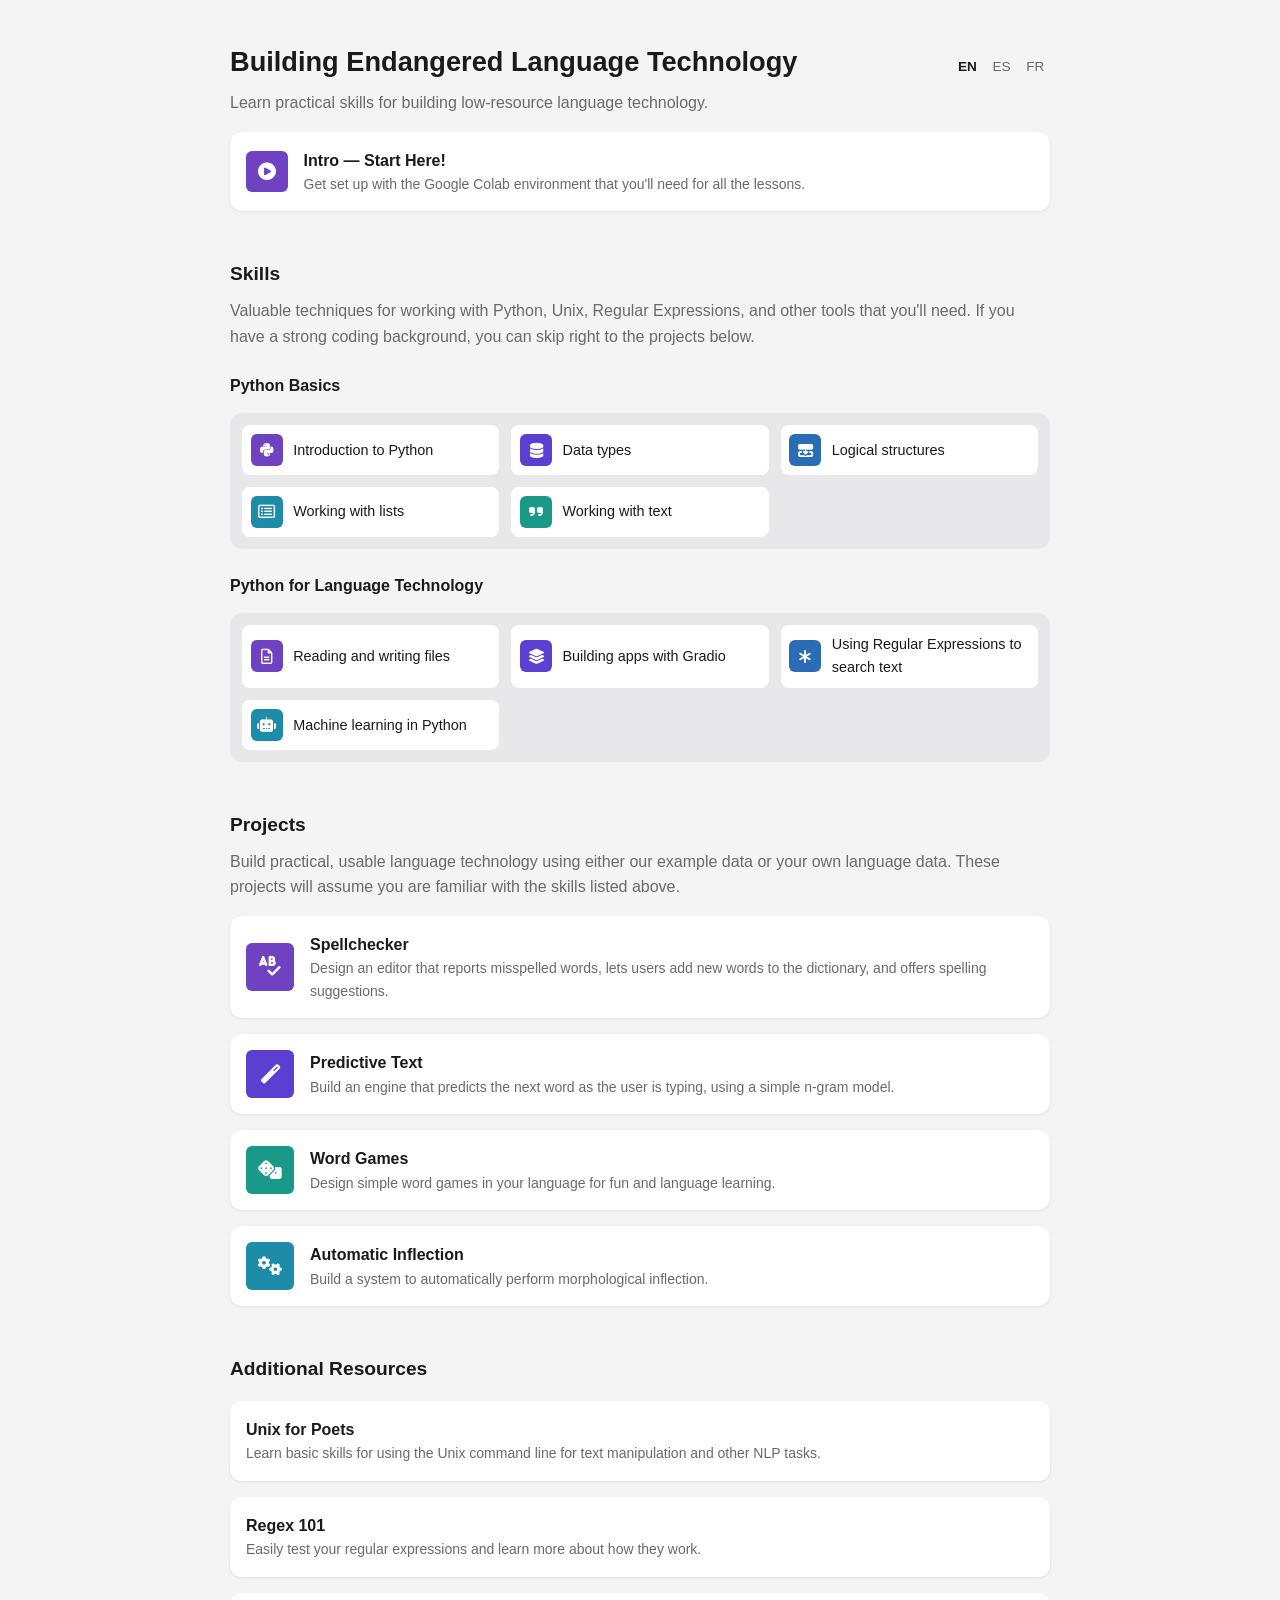
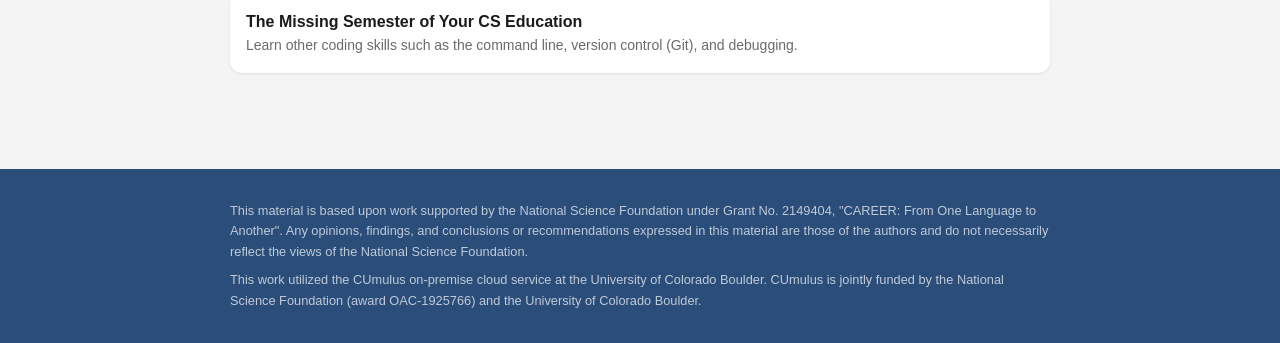
==== docs/index.html @ 5fd81870 "Add content" ====
<!doctype html>
<html lang="en">
    <head>
        <meta charset="UTF-8" />
        <meta name="viewport" content="width=device-width, initial-scale=1" />
        <title>Building Endangered Language Technology</title>
        <link
            rel="stylesheet"
            href="https://cdnjs.cloudflare.com/ajax/libs/font-awesome/6.5.1/css/all.min.css"
        />
        <link rel="stylesheet" href="styles.css" />
    </head>
    <body>
        <div class="wrap">
            <div class="topbar">
                <h1>Building Endangered Language Technology</h1>
                <nav class="langs">
                    <a href="/" class="active">EN</a>
                    <a href="/es/">ES</a>
                    <a href="/fr/">FR</a>
                </nav>
            </div>
            <p class="subtitle">
                Learn practical skills for building low-resource language
                technology.
            </p>

            <!-- Intro -->
            <a
                class="card"
                href="https://colab.research.google.com/github/lecs-lab/belt/blob/main/en/skills/1.%20Introduction.ipynb"
                target="_blank"
            >
                <span class="icon md bg-purple"
                    ><i class="fa-solid fa-circle-play"></i
                ></span>
                <span>
                    <div class="title">Intro &mdash; Start Here!</div>
                    <div class="desc">
                        Get set up with the Google Colab environment that you'll
                        need for all the lessons.
                    </div>
                </span>
            </a>

            <!-- Skills -->
            <section class="section">
                <h3>Skills</h3>
                <p class="desc">
                    Valuable techniques for working with Python, Unix, Regular
                    Expressions, and other tools that you'll need. If you have a
                    strong coding background, you can skip right to the projects
                    below.
                </p>

                <div class="subsection">
                    <h4>Python Basics</h4>
                    <div class="grid">
                        <a
                            class="tile"
                            href="https://colab.research.google.com/github/lecs-lab/belt/blob/main/en/skills/2.%20Python.ipynb"
                            target="_blank"
                        >
                            <span class="icon sm bg-purple"
                                ><i class="fa-brands fa-python"></i
                            ></span>
                            <span class="label">Introduction to Python</span>
                        </a>
                        <a
                            class="tile"
                            href="https://colab.research.google.com/github/lecs-lab/belt/blob/main/en/skills/3.%20Data%20Types.ipynb"
                            target="_blank"
                        >
                            <span class="icon sm bg-indigo"
                                ><i class="fa-solid fa-database"></i
                            ></span>
                            <span class="label">Data types</span>
                        </a>
                        <a
                            class="tile"
                            href="https://colab.research.google.com/github/lecs-lab/belt/blob/main/en/skills/4.%20Logical%20Structures.ipynb"
                            target="_blank"
                        >
                            <span class="icon sm bg-blue"
                                ><i class="fa-solid fa-diagram-next"></i
                            ></span>
                            <span class="label">Logical structures</span>
                        </a>
                        <a
                            class="tile"
                            href="https://colab.research.google.com/github/lecs-lab/belt/blob/main/en/skills/5.%20Lists.ipynb"
                            target="_blank"
                        >
                            <span class="icon sm bg-cyan"
                                ><i class="fa-regular fa-rectangle-list"></i
                            ></span>
                            <span class="label">Working with lists</span>
                        </a>
                        <a
                            class="tile"
                            href="https://colab.research.google.com/github/lecs-lab/belt/blob/main/en/skills/6.%20Strings.ipynb"
                            target="_blank"
                        >
                            <span class="icon sm bg-teal"
                                ><i class="fa-solid fa-quote-right"></i
                            ></span>
                            <span class="label">Working with text</span>
                        </a>
                    </div>
                </div>

                <div class="subsection">
                    <h4>Python for Language Technology</h4>
                    <div class="grid">
                        <a
                            class="tile"
                            href="https://colab.research.google.com/github/lecs-lab/belt/blob/main/en/skills/7.%20Files.ipynb"
                            target="_blank"
                        >
                            <span class="icon sm bg-purple"
                                ><i class="fa-regular fa-file-lines"></i
                            ></span>
                            <span class="label">Reading and writing files</span>
                        </a>
                        <a
                            class="tile"
                            href="https://colab.research.google.com/github/lecs-lab/belt/blob/main/en/skills/8.%20Gradio.ipynb"
                            target="_blank"
                        >
                            <span class="icon sm bg-indigo"
                                ><i class="fa-solid fa-layer-group"></i
                            ></span>
                            <span class="label">Building apps with Gradio</span>
                        </a>
                        <a
                            class="tile"
                            href="https://colab.research.google.com/github/lecs-lab/belt/blob/main/en/skills/9.%20Regex.ipynb"
                            target="_blank"
                        >
                            <span class="icon sm bg-blue"
                                ><i class="fa-solid fa-asterisk"></i
                            ></span>
                            <span class="label"
                                >Using Regular Expressions to search text</span
                            >
                        </a>
                        <a
                            class="tile"
                            href="https://colab.research.google.com/github/lecs-lab/belt/blob/main/en/skills/10.%20Machine%20Learning.ipynb"
                            target="_blank"
                        >
                            <span class="icon sm bg-cyan"
                                ><i class="fa-solid fa-robot"></i
                            ></span>
                            <span class="label"
                                >Machine learning in Python</span
                            >
                        </a>
                    </div>
                </div>
            </section>

            <!-- Projects -->
            <section class="section">
                <h3>Projects</h3>
                <p class="desc">
                    Build practical, usable language technology using either our
                    example data or your own language data. These projects will
                    assume you are familiar with the skills listed above.
                </p>

                <a
                    class="card"
                    href="https://colab.research.google.com/github/lecs-lab/belt/blob/main/en/1.%20Spellchecker.ipynb"
                    target="_blank"
                >
                    <span class="icon lg bg-purple"
                        ><i class="fa-solid fa-spell-check"></i
                    ></span>
                    <span>
                        <div class="title">Spellchecker</div>
                        <div class="desc">
                            Design an editor that reports misspelled words, lets
                            users add new words to the dictionary, and offers
                            spelling suggestions.
                        </div>
                    </span>
                </a>

                <a
                    class="card"
                    href="https://colab.research.google.com/github/lecs-lab/belt/blob/main/en/2.%20Predictive-Text.ipynb"
                    target="_blank"
                >
                    <span class="icon lg bg-indigo"
                        ><i class="fa-solid fa-wand-magic"></i
                    ></span>
                    <span>
                        <div class="title">Predictive Text</div>
                        <div class="desc">
                            Build an engine that predicts the next word as the
                            user is typing, using a simple n-gram model.
                        </div>
                    </span>
                </a>

                <a
                    class="card"
                    href="https://colab.research.google.com/github/lecs-lab/belt/blob/main/en/3.%20Word%20Games.ipynb"
                    target="_blank"
                >
                    <span class="icon lg bg-teal"
                        ><i class="fa-solid fa-dice"></i
                    ></span>
                    <span>
                        <div class="title">Word Games</div>
                        <div class="desc">
                            Design simple word games in your language for fun
                            and language learning.
                        </div>
                    </span>
                </a>

                <a
                    class="card"
                    href="https://colab.research.google.com/github/lecs-lab/belt/blob/main/en/5.%20Automatic%20Inflection.ipynb"
                    target="_blank"
                >
                    <span class="icon lg bg-cyan"
                        ><i class="fa-solid fa-gears"></i
                    ></span>
                    <span>
                        <div class="title">Automatic Inflection</div>
                        <div class="desc">
                            Build a system to automatically perform
                            morphological inflection.
                        </div>
                    </span>
                </a>
            </section>

            <!-- Additional Resources -->
            <section class="section">
                <h3>Additional Resources</h3>

                <a
                    class="card"
                    href="https://ftyers.github.io/079-osnov-programm/classes/01.html"
                    target="_blank"
                >
                    <span>
                        <div class="title">Unix for Poets</div>
                        <div class="desc">
                            Learn basic skills for using the Unix command line
                            for text manipulation and other NLP tasks.
                        </div>
                    </span>
                </a>

                <a class="card" href="https://regex101.com" target="_blank">
                    <span>
                        <div class="title">Regex 101</div>
                        <div class="desc">
                            Easily test your regular expressions and learn more
                            about how they work.
                        </div>
                    </span>
                </a>

                <a
                    class="card"
                    href="https://missing.csail.mit.edu"
                    target="_blank"
                >
                    <span>
                        <div class="title">
                            The Missing Semester of Your CS Education
                        </div>
                        <div class="desc">
                            Learn other coding skills such as the command line,
                            version control (Git), and debugging.
                        </div>
                    </span>
                </a>
            </section>
        </div>

        <footer>
            <div class="inner">
                <p>
                    This material is based upon work supported by the National
                    Science Foundation under Grant No. 2149404, "CAREER: From
                    One Language to Another". Any opinions, findings, and
                    conclusions or recommendations expressed in this material
                    are those of the authors and do not necessarily reflect the
                    views of the National Science Foundation.
                </p>
                <p>
                    This work utilized the CUmulus on-premise cloud service at
                    the University of Colorado Boulder. CUmulus is jointly
                    funded by the National Science Foundation (award
                    OAC-1925766) and the University of Colorado Boulder.
                </p>
            </div>
        </footer>
    </body>
</html>
---- docs/styles.css ----
:root {
    --fg: #1a1a1a;
    --muted: #6a6a6a;
    --border: #e2e2e2;
    --bg: #f4f4f5;
    --card: #fff;
    --card-hover: #f7f7f8;
    --footer-bg: #2a4d7a;
    --max: 860px;

    --purple: #6f42c1;
    --indigo: #5b3fd1;
    --blue: #2a6db5;
    --cyan: #1c8ca8;
    --teal: #1a9988;
}

* {
    box-sizing: border-box;
}

body {
    margin: 0;
    font:
        16px/1.6 -apple-system,
        "Segoe UI",
        Roboto,
        Helvetica,
        Arial,
        sans-serif;
    color: var(--fg);
    background: var(--bg);
}

a {
    color: inherit;
    text-decoration: none;
}

.wrap {
    max-width: var(--max);
    margin: 0 auto;
    padding: 2.5rem 1.25rem;
}

/* Header + language switcher */
.topbar {
    display: flex;
    justify-content: space-between;
    align-items: baseline;
    gap: 1rem;
}
.langs a {
    color: var(--muted);
    font-size: 0.85rem;
    padding: 0 0.35rem;
}
.langs a.active {
    color: var(--fg);
    font-weight: 600;
}
.langs a:hover {
    color: var(--blue);
}

h1 {
    font-size: 1.7rem;
    margin: 0;
}
h2 {
    font-size: 1.35rem;
    margin: 0;
}
h3 {
    font-size: 1.2rem;
    margin: 0;
}
h4 {
    font-size: 1rem;
    margin: 0;
    font-weight: 600;
}

.subtitle {
    color: var(--muted);
    margin: 0.4rem 0 0;
}
.section {
    margin-top: 3rem;
}
.section > .desc {
    color: var(--muted);
    margin: 0.5rem 0 0;
}
.subsection {
    margin-top: 1.5rem;
}

/* Big feature card (Intro, Projects) */
.card {
    display: flex;
    align-items: center;
    gap: 1rem;
    background: var(--card);
    border-radius: 12px;
    padding: 1rem;
    margin-top: 1rem;
    box-shadow: 0 1px 3px rgba(0, 0, 0, 0.08);
    transition: background 0.15s;
}
.card:hover {
    background: var(--card-hover);
}
.card .title {
    font-weight: 600;
}
.card .desc {
    font-weight: 400;
    font-size: 0.875rem;
    color: var(--muted);
}

/* Grid of small lesson tiles */
.grid {
    display: grid;
    gap: 0.75rem;
    margin-top: 0.9rem;
    padding: 0.75rem;
    border-radius: 12px;
    background: #e8e8ea;
    grid-template-columns: repeat(3, minmax(0, 1fr));
}
@media (max-width: 640px) {
    .grid {
        grid-template-columns: 1fr;
    }
}

.tile {
    display: flex;
    align-items: center;
    gap: 0.65rem;
    background: var(--card);
    border-radius: 8px;
    padding: 0.55rem;
    transition:
        box-shadow 0.15s,
        background 0.15s;
}
.tile:hover {
    background: var(--card-hover);
    box-shadow: 0 1px 4px rgba(0, 0, 0, 0.12);
}
.tile .label {
    font-size: 0.9rem;
}

/* Colored icon squares */
.icon {
    display: flex;
    align-items: center;
    justify-content: center;
    flex-shrink: 0;
    color: #fff;
    border-radius: 6px;
}
.icon.sm {
    width: 2rem;
    height: 2rem;
    font-size: 0.95rem;
}
.icon.md {
    width: 2.6rem;
    height: 2.6rem;
    font-size: 1.1rem;
}
.icon.lg {
    width: 3rem;
    height: 3rem;
    font-size: 1.2rem;
}

.bg-purple {
    background: var(--purple);
}
.bg-indigo {
    background: var(--indigo);
}
.bg-blue {
    background: var(--blue);
}
.bg-cyan {
    background: var(--cyan);
}
.bg-teal {
    background: var(--teal);
}

/* Footer */
footer {
    background: var(--footer-bg);
    color: rgba(255, 255, 255, 0.7);
    font-size: 0.8rem;
    margin-top: 3.5rem;
    padding: 1.5rem 0;
}
footer .inner {
    max-width: var(--max);
    margin: 0 auto;
    padding: 0 1.25rem;
}
footer .inner p {
    margin: 0.5rem 0;
}
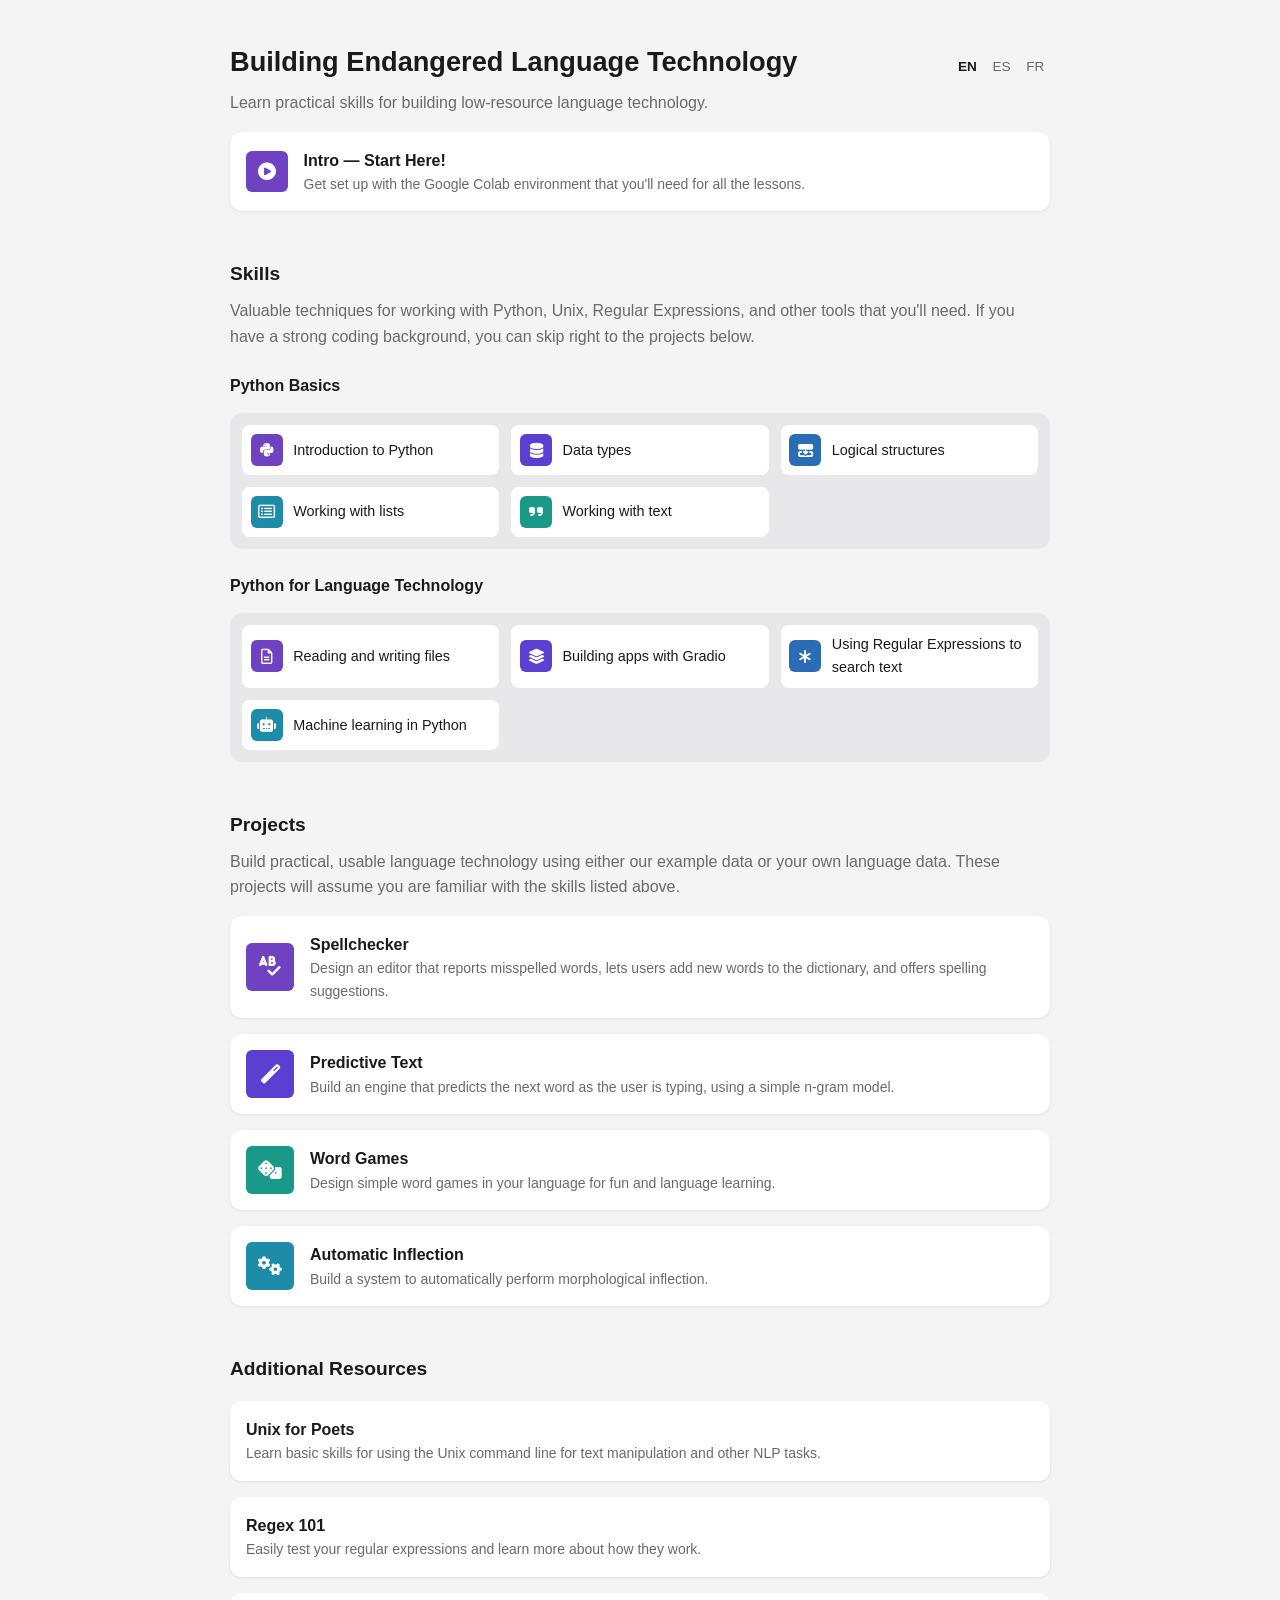
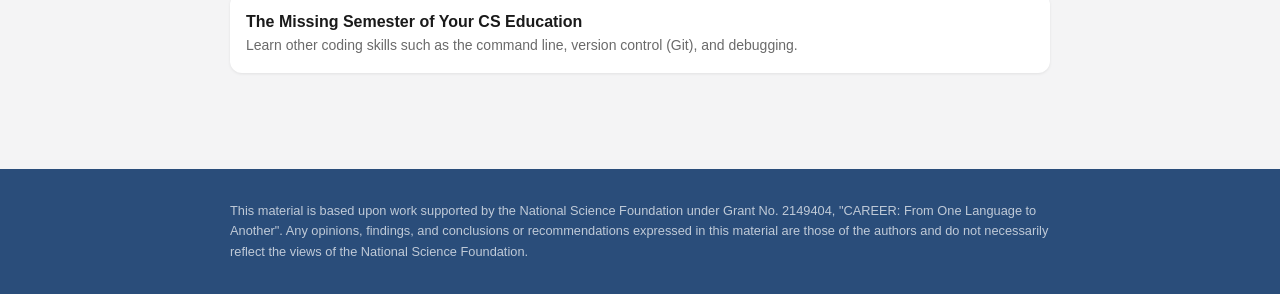
==== commit 151fe153: "Remvoe cumulus mention" ====
--- a/docs/index.html
+++ b/docs/index.html
@@ -28,7 +28,7 @@
             <!-- Intro -->
             <a
                 class="card"
-                href="https://colab.research.google.com/github/lecs-lab/belt/blob/main/en/skills/1.%20Introduction.ipynb"
+                href="https://colab.research.google.com/github/lecs-lab/belt/blob/main/notebooks/en/skills/1.%20Introduction.ipynb"
                 target="_blank"
             >
                 <span class="icon md bg-purple"
@@ -58,7 +58,7 @@
                     <div class="grid">
                         <a
                             class="tile"
-                            href="https://colab.research.google.com/github/lecs-lab/belt/blob/main/en/skills/2.%20Python.ipynb"
+                            href="https://colab.research.google.com/github/lecs-lab/belt/blob/main/notebooks/en/skills/2.%20Python.ipynb"
                             target="_blank"
                         >
                             <span class="icon sm bg-purple"
@@ -68,7 +68,7 @@
                         </a>
                         <a
                             class="tile"
-                            href="https://colab.research.google.com/github/lecs-lab/belt/blob/main/en/skills/3.%20Data%20Types.ipynb"
+                            href="https://colab.research.google.com/github/lecs-lab/belt/blob/main/notebooks/en/skills/3.%20Data%20Types.ipynb"
                             target="_blank"
                         >
                             <span class="icon sm bg-indigo"
@@ -78,7 +78,7 @@
                         </a>
                         <a
                             class="tile"
-                            href="https://colab.research.google.com/github/lecs-lab/belt/blob/main/en/skills/4.%20Logical%20Structures.ipynb"
+                            href="https://colab.research.google.com/github/lecs-lab/belt/blob/main/notebooks/en/skills/4.%20Logical%20Structures.ipynb"
                             target="_blank"
                         >
                             <span class="icon sm bg-blue"
@@ -88,7 +88,7 @@
                         </a>
                         <a
                             class="tile"
-                            href="https://colab.research.google.com/github/lecs-lab/belt/blob/main/en/skills/5.%20Lists.ipynb"
+                            href="https://colab.research.google.com/github/lecs-lab/belt/blob/main/notebooks/en/skills/5.%20Lists.ipynb"
                             target="_blank"
                         >
                             <span class="icon sm bg-cyan"
@@ -98,7 +98,7 @@
                         </a>
                         <a
                             class="tile"
-                            href="https://colab.research.google.com/github/lecs-lab/belt/blob/main/en/skills/6.%20Strings.ipynb"
+                            href="https://colab.research.google.com/github/lecs-lab/belt/blob/main/notebooks/en/skills/6.%20Strings.ipynb"
                             target="_blank"
                         >
                             <span class="icon sm bg-teal"
@@ -114,7 +114,7 @@
                     <div class="grid">
                         <a
                             class="tile"
-                            href="https://colab.research.google.com/github/lecs-lab/belt/blob/main/en/skills/7.%20Files.ipynb"
+                            href="https://colab.research.google.com/github/lecs-lab/belt/blob/main/notebooks/en/skills/7.%20Files.ipynb"
                             target="_blank"
                         >
                             <span class="icon sm bg-purple"
@@ -124,7 +124,7 @@
                         </a>
                         <a
                             class="tile"
-                            href="https://colab.research.google.com/github/lecs-lab/belt/blob/main/en/skills/8.%20Gradio.ipynb"
+                            href="https://colab.research.google.com/github/lecs-lab/belt/blob/main/notebooks/en/skills/8.%20Gradio.ipynb"
                             target="_blank"
                         >
                             <span class="icon sm bg-indigo"
@@ -134,7 +134,7 @@
                         </a>
                         <a
                             class="tile"
-                            href="https://colab.research.google.com/github/lecs-lab/belt/blob/main/en/skills/9.%20Regex.ipynb"
+                            href="https://colab.research.google.com/github/lecs-lab/belt/blob/main/notebooks/en/skills/9.%20Regex.ipynb"
                             target="_blank"
                         >
                             <span class="icon sm bg-blue"
@@ -146,7 +146,7 @@
                         </a>
                         <a
                             class="tile"
-                            href="https://colab.research.google.com/github/lecs-lab/belt/blob/main/en/skills/10.%20Machine%20Learning.ipynb"
+                            href="https://colab.research.google.com/github/lecs-lab/belt/blob/main/notebooks/en/skills/10.%20Machine%20Learning.ipynb"
                             target="_blank"
                         >
                             <span class="icon sm bg-cyan"
@@ -171,7 +171,7 @@
 
                 <a
                     class="card"
-                    href="https://colab.research.google.com/github/lecs-lab/belt/blob/main/en/1.%20Spellchecker.ipynb"
+                    href="https://colab.research.google.com/github/lecs-lab/belt/blob/main/notebooks/en/1.%20Spellchecker.ipynb"
                     target="_blank"
                 >
                     <span class="icon lg bg-purple"
@@ -189,7 +189,7 @@
 
                 <a
                     class="card"
-                    href="https://colab.research.google.com/github/lecs-lab/belt/blob/main/en/2.%20Predictive-Text.ipynb"
+                    href="https://colab.research.google.com/github/lecs-lab/belt/blob/main/notebooks/en/2.%20Predictive-Text.ipynb"
                     target="_blank"
                 >
                     <span class="icon lg bg-indigo"
@@ -206,7 +206,7 @@
 
                 <a
                     class="card"
-                    href="https://colab.research.google.com/github/lecs-lab/belt/blob/main/en/3.%20Word%20Games.ipynb"
+                    href="https://colab.research.google.com/github/lecs-lab/belt/blob/main/notebooks/en/3.%20Word%20Games.ipynb"
                     target="_blank"
                 >
                     <span class="icon lg bg-teal"
@@ -223,7 +223,7 @@
 
                 <a
                     class="card"
-                    href="https://colab.research.google.com/github/lecs-lab/belt/blob/main/en/5.%20Automatic%20Inflection.ipynb"
+                    href="https://colab.research.google.com/github/lecs-lab/belt/blob/main/notebooks/en/5.%20Automatic%20Inflection.ipynb"
                     target="_blank"
                 >
                     <span class="icon lg bg-cyan"
@@ -295,12 +295,6 @@
                     are those of the authors and do not necessarily reflect the
                     views of the National Science Foundation.
                 </p>
-                <p>
-                    This work utilized the CUmulus on-premise cloud service at
-                    the University of Colorado Boulder. CUmulus is jointly
-                    funded by the National Science Foundation (award
-                    OAC-1925766) and the University of Colorado Boulder.
-                </p>
             </div>
         </footer>
     </body>
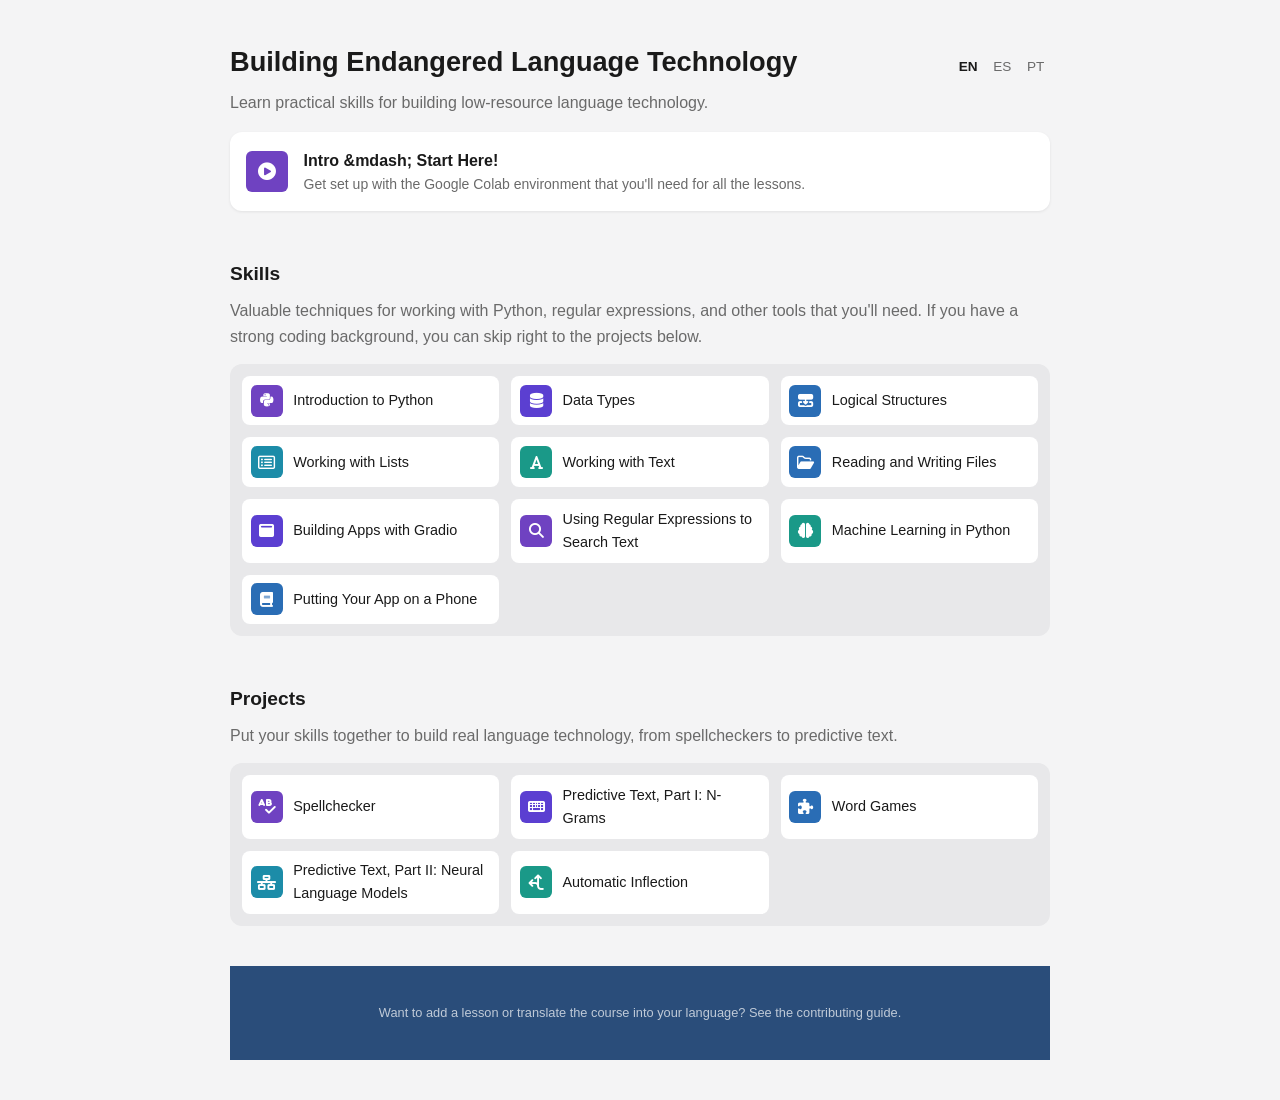
==== commit e6b3c2d5: "Rebuild site" ====
--- a/docs/index.html
+++ b/docs/index.html
@@ -15,287 +15,100 @@
             <div class="topbar">
                 <h1>Building Endangered Language Technology</h1>
                 <nav class="langs">
-                    <a href="/" class="active">EN</a>
-                    <a href="/es/">ES</a>
-                    <a href="/fr/">FR</a>
+                    <a href="./" class="active">EN</a>
+                    <a href="es/">ES</a>
+                    <a href="pt/">PT</a>
                 </nav>
             </div>
-            <p class="subtitle">
-                Learn practical skills for building low-resource language
-                technology.
-            </p>
+            <p class="subtitle">Learn practical skills for building low-resource language technology.</p>
 
-            <!-- Intro -->
-            <a
-                class="card"
-                href="https://colab.research.google.com/github/lecs-lab/belt/blob/main/notebooks/en/skills/1.%20Introduction.ipynb"
-                target="_blank"
-            >
-                <span class="icon md bg-purple"
-                    ><i class="fa-solid fa-circle-play"></i
-                ></span>
+            <a class="card" href="https://colab.research.google.com/github/lecs-lab/belt/blob/main/notebooks/en/skills/1.%20Introduction.ipynb" target="_blank">
+                <span class="icon md bg-purple"><i class="fa-solid fa-circle-play"></i></span>
                 <span>
-                    <div class="title">Intro &mdash; Start Here!</div>
-                    <div class="desc">
-                        Get set up with the Google Colab environment that you'll
-                        need for all the lessons.
-                    </div>
+                    <div class="title">Intro &amp;mdash; Start Here!</div>
+                    <div class="desc">Get set up with the Google Colab environment that you&#x27;ll need for all the lessons.</div>
                 </span>
             </a>
 
-            <!-- Skills -->
             <section class="section">
                 <h3>Skills</h3>
-                <p class="desc">
-                    Valuable techniques for working with Python, Unix, Regular
-                    Expressions, and other tools that you'll need. If you have a
-                    strong coding background, you can skip right to the projects
-                    below.
-                </p>
-
-                <div class="subsection">
-                    <h4>Python Basics</h4>
-                    <div class="grid">
-                        <a
-                            class="tile"
-                            href="https://colab.research.google.com/github/lecs-lab/belt/blob/main/notebooks/en/skills/2.%20Python.ipynb"
-                            target="_blank"
-                        >
-                            <span class="icon sm bg-purple"
-                                ><i class="fa-brands fa-python"></i
-                            ></span>
-                            <span class="label">Introduction to Python</span>
-                        </a>
-                        <a
-                            class="tile"
-                            href="https://colab.research.google.com/github/lecs-lab/belt/blob/main/notebooks/en/skills/3.%20Data%20Types.ipynb"
-                            target="_blank"
-                        >
-                            <span class="icon sm bg-indigo"
-                                ><i class="fa-solid fa-database"></i
-                            ></span>
-                            <span class="label">Data types</span>
-                        </a>
-                        <a
-                            class="tile"
-                            href="https://colab.research.google.com/github/lecs-lab/belt/blob/main/notebooks/en/skills/4.%20Logical%20Structures.ipynb"
-                            target="_blank"
-                        >
-                            <span class="icon sm bg-blue"
-                                ><i class="fa-solid fa-diagram-next"></i
-                            ></span>
-                            <span class="label">Logical structures</span>
-                        </a>
-                        <a
-                            class="tile"
-                            href="https://colab.research.google.com/github/lecs-lab/belt/blob/main/notebooks/en/skills/5.%20Lists.ipynb"
-                            target="_blank"
-                        >
-                            <span class="icon sm bg-cyan"
-                                ><i class="fa-regular fa-rectangle-list"></i
-                            ></span>
-                            <span class="label">Working with lists</span>
-                        </a>
-                        <a
-                            class="tile"
-                            href="https://colab.research.google.com/github/lecs-lab/belt/blob/main/notebooks/en/skills/6.%20Strings.ipynb"
-                            target="_blank"
-                        >
-                            <span class="icon sm bg-teal"
-                                ><i class="fa-solid fa-quote-right"></i
-                            ></span>
-                            <span class="label">Working with text</span>
-                        </a>
-                    </div>
-                </div>
-
-                <div class="subsection">
-                    <h4>Python for Language Technology</h4>
-                    <div class="grid">
-                        <a
-                            class="tile"
-                            href="https://colab.research.google.com/github/lecs-lab/belt/blob/main/notebooks/en/skills/7.%20Files.ipynb"
-                            target="_blank"
-                        >
-                            <span class="icon sm bg-purple"
-                                ><i class="fa-regular fa-file-lines"></i
-                            ></span>
-                            <span class="label">Reading and writing files</span>
-                        </a>
-                        <a
-                            class="tile"
-                            href="https://colab.research.google.com/github/lecs-lab/belt/blob/main/notebooks/en/skills/8.%20Gradio.ipynb"
-                            target="_blank"
-                        >
-                            <span class="icon sm bg-indigo"
-                                ><i class="fa-solid fa-layer-group"></i
-                            ></span>
-                            <span class="label">Building apps with Gradio</span>
-                        </a>
-                        <a
-                            class="tile"
-                            href="https://colab.research.google.com/github/lecs-lab/belt/blob/main/notebooks/en/skills/9.%20Regex.ipynb"
-                            target="_blank"
-                        >
-                            <span class="icon sm bg-blue"
-                                ><i class="fa-solid fa-asterisk"></i
-                            ></span>
-                            <span class="label"
-                                >Using Regular Expressions to search text</span
-                            >
-                        </a>
-                        <a
-                            class="tile"
-                            href="https://colab.research.google.com/github/lecs-lab/belt/blob/main/notebooks/en/skills/10.%20Machine%20Learning.ipynb"
-                            target="_blank"
-                        >
-                            <span class="icon sm bg-cyan"
-                                ><i class="fa-solid fa-robot"></i
-                            ></span>
-                            <span class="label"
-                                >Machine learning in Python</span
-                            >
-                        </a>
-                    </div>
+                <p class="desc">Valuable techniques for working with Python, regular expressions, and other tools that you&#x27;ll need. If you have a strong coding background, you can skip right to the projects below.</p>
+                <div class="grid">
+                <a class="tile" href="https://colab.research.google.com/github/lecs-lab/belt/blob/main/notebooks/en/skills/2.%20Python.ipynb" target="_blank">
+                    <span class="icon sm bg-purple"><i class="fa-brands fa-python"></i></span>
+                    <span class="label">Introduction to Python</span>
+                </a>
+                <a class="tile" href="https://colab.research.google.com/github/lecs-lab/belt/blob/main/notebooks/en/skills/3.%20Data%20Types.ipynb" target="_blank">
+                    <span class="icon sm bg-indigo"><i class="fa-solid fa-database"></i></span>
+                    <span class="label">Data Types</span>
+                </a>
+                <a class="tile" href="https://colab.research.google.com/github/lecs-lab/belt/blob/main/notebooks/en/skills/4.%20Logical%20Structures.ipynb" target="_blank">
+                    <span class="icon sm bg-blue"><i class="fa-solid fa-diagram-next"></i></span>
+                    <span class="label">Logical Structures</span>
+                </a>
+                <a class="tile" href="https://colab.research.google.com/github/lecs-lab/belt/blob/main/notebooks/en/skills/5.%20Lists.ipynb" target="_blank">
+                    <span class="icon sm bg-cyan"><i class="fa-regular fa-rectangle-list"></i></span>
+                    <span class="label">Working with Lists</span>
+                </a>
+                <a class="tile" href="https://colab.research.google.com/github/lecs-lab/belt/blob/main/notebooks/en/skills/6.%20Strings.ipynb" target="_blank">
+                    <span class="icon sm bg-teal"><i class="fa-solid fa-font"></i></span>
+                    <span class="label">Working with Text</span>
+                </a>
+                <a class="tile" href="https://colab.research.google.com/github/lecs-lab/belt/blob/main/notebooks/en/skills/7.%20Files.ipynb" target="_blank">
+                    <span class="icon sm bg-blue"><i class="fa-regular fa-folder-open"></i></span>
+                    <span class="label">Reading and Writing Files</span>
+                </a>
+                <a class="tile" href="https://colab.research.google.com/github/lecs-lab/belt/blob/main/notebooks/en/skills/8.%20Gradio.ipynb" target="_blank">
+                    <span class="icon sm bg-indigo"><i class="fa-solid fa-window-maximize"></i></span>
+                    <span class="label">Building Apps with Gradio</span>
+                </a>
+                <a class="tile" href="https://colab.research.google.com/github/lecs-lab/belt/blob/main/notebooks/en/skills/9.%20Regex.ipynb" target="_blank">
+                    <span class="icon sm bg-purple"><i class="fa-solid fa-magnifying-glass"></i></span>
+                    <span class="label">Using Regular Expressions to Search Text</span>
+                </a>
+                <a class="tile" href="https://colab.research.google.com/github/lecs-lab/belt/blob/main/notebooks/en/skills/10.%20Machine%20Learning.ipynb" target="_blank">
+                    <span class="icon sm bg-teal"><i class="fa-solid fa-brain"></i></span>
+                    <span class="label">Machine Learning in Python</span>
+                </a>
+                <a class="tile" href="https://colab.research.google.com/github/lecs-lab/belt/blob/main/notebooks/en/skills/11.%20Putting%20Your%20App%20on%20a%20Phone.ipynb" target="_blank">
+                    <span class="icon sm bg-blue"><i class="fa-solid fa-book"></i></span>
+                    <span class="label">Putting Your App on a Phone</span>
+                </a>
                 </div>
             </section>
 
-            <!-- Projects -->
             <section class="section">
                 <h3>Projects</h3>
-                <p class="desc">
-                    Build practical, usable language technology using either our
-                    example data or your own language data. These projects will
-                    assume you are familiar with the skills listed above.
-                </p>
-
-                <a
-                    class="card"
-                    href="https://colab.research.google.com/github/lecs-lab/belt/blob/main/notebooks/en/1.%20Spellchecker.ipynb"
-                    target="_blank"
-                >
-                    <span class="icon lg bg-purple"
-                        ><i class="fa-solid fa-spell-check"></i
-                    ></span>
-                    <span>
-                        <div class="title">Spellchecker</div>
-                        <div class="desc">
-                            Design an editor that reports misspelled words, lets
-                            users add new words to the dictionary, and offers
-                            spelling suggestions.
-                        </div>
-                    </span>
+                <p class="desc">Put your skills together to build real language technology, from spellcheckers to predictive text.</p>
+                <div class="grid">
+                <a class="tile" href="https://colab.research.google.com/github/lecs-lab/belt/blob/main/notebooks/en/1.%20Spellchecker.ipynb" target="_blank">
+                    <span class="icon sm bg-purple"><i class="fa-solid fa-spell-check"></i></span>
+                    <span class="label">Spellchecker</span>
                 </a>
-
-                <a
-                    class="card"
-                    href="https://colab.research.google.com/github/lecs-lab/belt/blob/main/notebooks/en/2.%20Predictive-Text.ipynb"
-                    target="_blank"
-                >
-                    <span class="icon lg bg-indigo"
-                        ><i class="fa-solid fa-wand-magic"></i
-                    ></span>
-                    <span>
-                        <div class="title">Predictive Text</div>
-                        <div class="desc">
-                            Build an engine that predicts the next word as the
-                            user is typing, using a simple n-gram model.
-                        </div>
-                    </span>
+                <a class="tile" href="https://colab.research.google.com/github/lecs-lab/belt/blob/main/notebooks/en/2.%20Predictive-Text.ipynb" target="_blank">
+                    <span class="icon sm bg-indigo"><i class="fa-solid fa-keyboard"></i></span>
+                    <span class="label">Predictive Text, Part I: N-Grams</span>
                 </a>
-
-                <a
-                    class="card"
-                    href="https://colab.research.google.com/github/lecs-lab/belt/blob/main/notebooks/en/3.%20Word%20Games.ipynb"
-                    target="_blank"
-                >
-                    <span class="icon lg bg-teal"
-                        ><i class="fa-solid fa-dice"></i
-                    ></span>
-                    <span>
-                        <div class="title">Word Games</div>
-                        <div class="desc">
-                            Design simple word games in your language for fun
-                            and language learning.
-                        </div>
-                    </span>
+                <a class="tile" href="https://colab.research.google.com/github/lecs-lab/belt/blob/main/notebooks/en/3.%20Word%20Games.ipynb" target="_blank">
+                    <span class="icon sm bg-blue"><i class="fa-solid fa-puzzle-piece"></i></span>
+                    <span class="label">Word Games</span>
                 </a>
-
-                <a
-                    class="card"
-                    href="https://colab.research.google.com/github/lecs-lab/belt/blob/main/notebooks/en/5.%20Automatic%20Inflection.ipynb"
-                    target="_blank"
-                >
-                    <span class="icon lg bg-cyan"
-                        ><i class="fa-solid fa-gears"></i
-                    ></span>
-                    <span>
-                        <div class="title">Automatic Inflection</div>
-                        <div class="desc">
-                            Build a system to automatically perform
-                            morphological inflection.
-                        </div>
-                    </span>
+                <a class="tile" href="https://colab.research.google.com/github/lecs-lab/belt/blob/main/notebooks/en/4.%20Predictive-Text-with-Deep-Learning.ipynb" target="_blank">
+                    <span class="icon sm bg-cyan"><i class="fa-solid fa-network-wired"></i></span>
+                    <span class="label">Predictive Text, Part II: Neural Language Models</span>
                 </a>
+                <a class="tile" href="https://colab.research.google.com/github/lecs-lab/belt/blob/main/notebooks/en/5.%20Automatic%20Inflection.ipynb" target="_blank">
+                    <span class="icon sm bg-teal"><i class="fa-solid fa-arrows-split-up-and-left"></i></span>
+                    <span class="label">Automatic Inflection</span>
+                </a>
+                </div>
             </section>
 
-            <!-- Additional Resources -->
-            <section class="section">
-                <h3>Additional Resources</h3>
-
-                <a
-                    class="card"
-                    href="https://ftyers.github.io/079-osnov-programm/classes/01.html"
-                    target="_blank"
-                >
-                    <span>
-                        <div class="title">Unix for Poets</div>
-                        <div class="desc">
-                            Learn basic skills for using the Unix command line
-                            for text manipulation and other NLP tasks.
-                        </div>
-                    </span>
-                </a>
-
-                <a class="card" href="https://regex101.com" target="_blank">
-                    <span>
-                        <div class="title">Regex 101</div>
-                        <div class="desc">
-                            Easily test your regular expressions and learn more
-                            about how they work.
-                        </div>
-                    </span>
-                </a>
-
-                <a
-                    class="card"
-                    href="https://missing.csail.mit.edu"
-                    target="_blank"
-                >
-                    <span>
-                        <div class="title">
-                            The Missing Semester of Your CS Education
-                        </div>
-                        <div class="desc">
-                            Learn other coding skills such as the command line,
-                            version control (Git), and debugging.
-                        </div>
-                    </span>
-                </a>
-            </section>
+            <footer class="footer">
+                <p class="desc">
+                    <a href="https://github.com/lecs-lab/belt/blob/main/CONTRIBUTING.md">Want to add a lesson or translate the course into your language? See the contributing guide.</a>
+                </p>
+            </footer>
         </div>
-
-        <footer>
-            <div class="inner">
-                <p>
-                    This material is based upon work supported by the National
-                    Science Foundation under Grant No. 2149404, "CAREER: From
-                    One Language to Another". Any opinions, findings, and
-                    conclusions or recommendations expressed in this material
-                    are those of the authors and do not necessarily reflect the
-                    views of the National Science Foundation.
-                </p>
-            </div>
-        </footer>
     </body>
 </html>
--- a/docs/styles.css
+++ b/docs/styles.css
@@ -212,3 +212,20 @@
 footer .inner p {
     margin: 0.5rem 0;
 }
+
+.badge {
+    display: inline-block;
+    margin-left: 8px;
+    padding: 2px 8px;
+    border-radius: 10px;
+    background: #e5e7eb;
+    color: #4b5563;
+    font-size: 11px;
+    white-space: nowrap;
+    vertical-align: middle;
+}
+
+.footer {
+    margin-top: 40px;
+    text-align: center;
+}
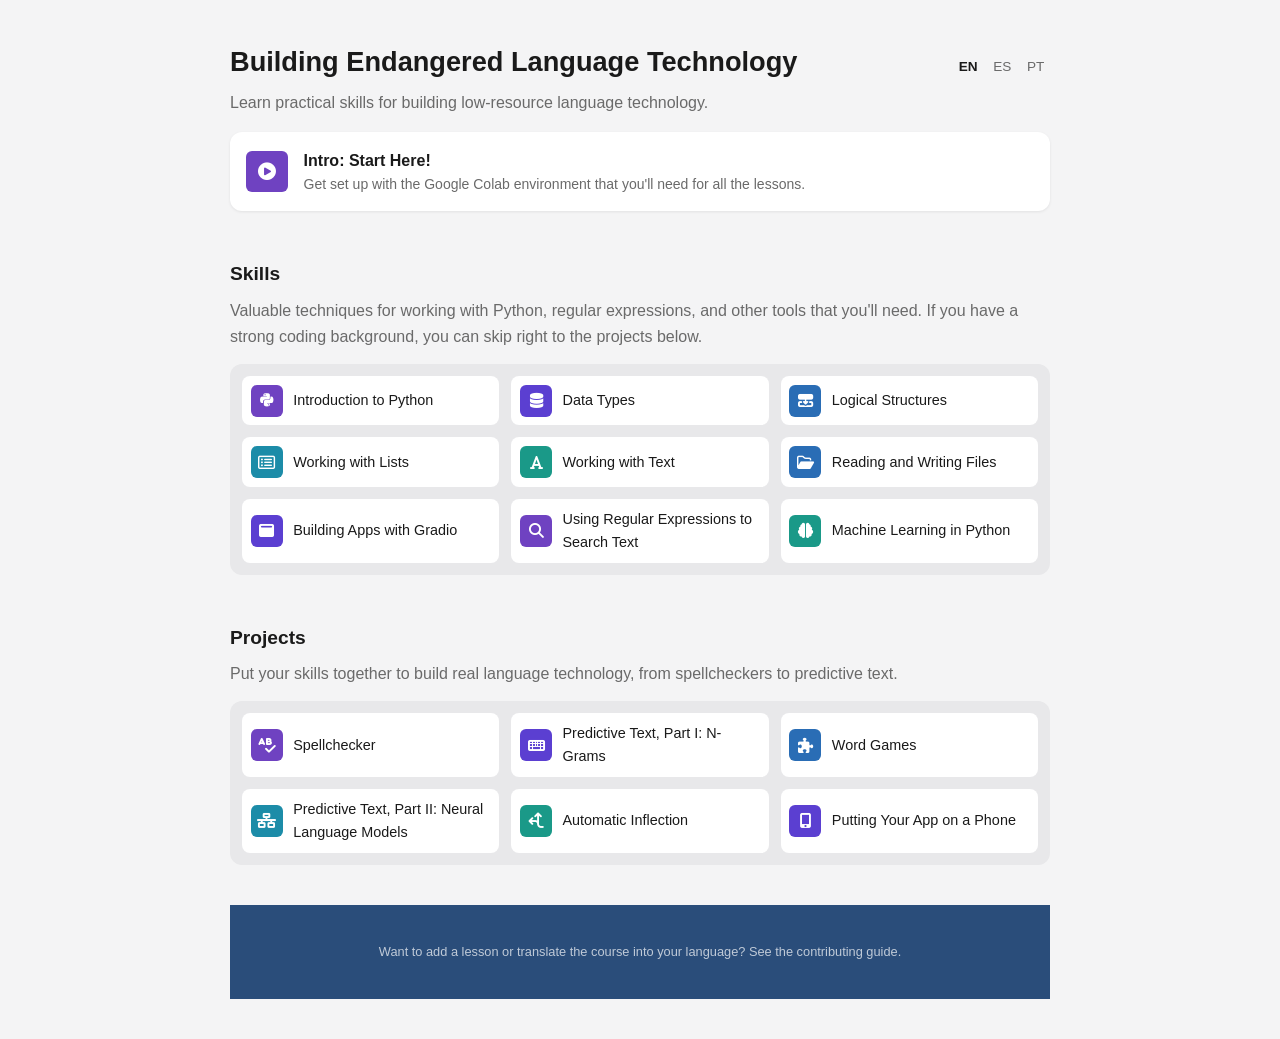
==== commit 2e50a1a0: "Move the phone-app lesson to projects, give it a phone icon, and fix the intro card title" ====
--- a/docs/index.html
+++ b/docs/index.html
@@ -25,7 +25,7 @@
             <a class="card" href="https://colab.research.google.com/github/lecs-lab/belt/blob/main/notebooks/en/skills/1.%20Introduction.ipynb" target="_blank">
                 <span class="icon md bg-purple"><i class="fa-solid fa-circle-play"></i></span>
                 <span>
-                    <div class="title">Intro &amp;mdash; Start Here!</div>
+                    <div class="title">Intro: Start Here!</div>
                     <div class="desc">Get set up with the Google Colab environment that you&#x27;ll need for all the lessons.</div>
                 </span>
             </a>
@@ -70,10 +70,6 @@
                     <span class="icon sm bg-teal"><i class="fa-solid fa-brain"></i></span>
                     <span class="label">Machine Learning in Python</span>
                 </a>
-                <a class="tile" href="https://colab.research.google.com/github/lecs-lab/belt/blob/main/notebooks/en/skills/11.%20Putting%20Your%20App%20on%20a%20Phone.ipynb" target="_blank">
-                    <span class="icon sm bg-blue"><i class="fa-solid fa-book"></i></span>
-                    <span class="label">Putting Your App on a Phone</span>
-                </a>
                 </div>
             </section>
 
@@ -101,6 +97,10 @@
                     <span class="icon sm bg-teal"><i class="fa-solid fa-arrows-split-up-and-left"></i></span>
                     <span class="label">Automatic Inflection</span>
                 </a>
+                <a class="tile" href="https://colab.research.google.com/github/lecs-lab/belt/blob/main/notebooks/en/6.%20Putting%20Your%20App%20on%20a%20Phone.ipynb" target="_blank">
+                    <span class="icon sm bg-indigo"><i class="fa-solid fa-mobile-screen-button"></i></span>
+                    <span class="label">Putting Your App on a Phone</span>
+                </a>
                 </div>
             </section>
 
